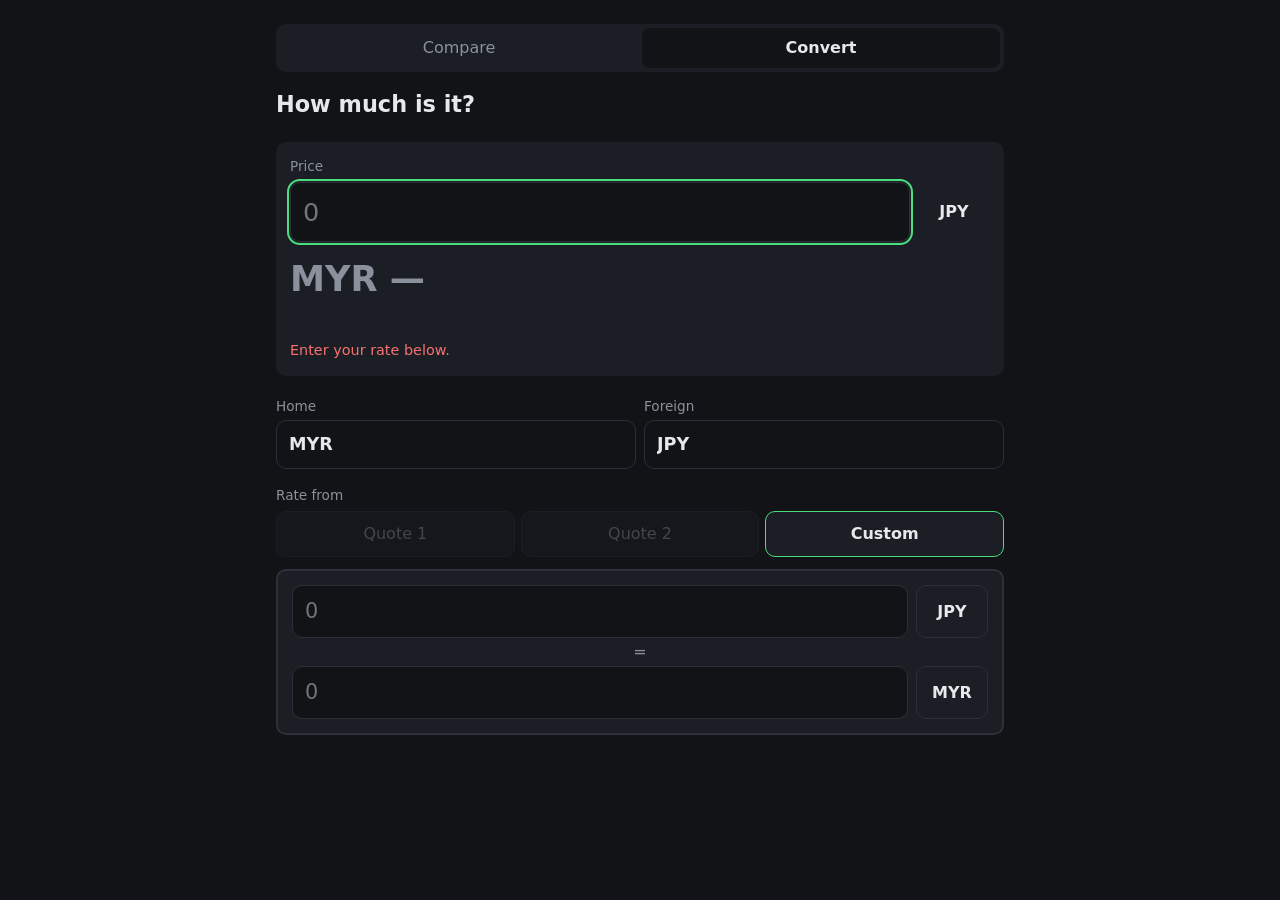
==== convert.html @ d3203331 "feat: add price converter page Co-Authored-By: Claude Opus 5.5 (1M context) <noreply@anthropic.com>" ====
<!doctype html>
<html lang="en">
<head>
  <meta charset="utf-8">
  <meta name="viewport" content="width=device-width, initial-scale=1">
  <meta name="theme-color" content="#111317">
  <title>Price Converter</title>
  <link rel="icon" href="favicon.ico">
  <link rel="stylesheet" href="style.css">
</head>
<body>
  <main>
    <nav class="nav">
      <a href="index.html">Compare</a>
      <a href="convert.html" aria-current="page">Convert</a>
    </nav>

    <header class="top">
      <h1>How much is it?</h1>
    </header>

    <section class="price-panel">
      <label for="price" class="total-label">Price</label>
      <div class="row">
        <input id="price" class="amount price-input" inputmode="decimal" placeholder="0" autofocus autocomplete="off">
        <span id="price-currency" class="unit"></span>
      </div>
      <p id="price-error" class="error" hidden></p>
      <p id="home-cost" class="home-cost" aria-live="polite"></p>
      <p id="rate-line" class="rate"></p>
      <p id="source-error" class="error" hidden></p>
    </section>

    <section class="settings">
      <div class="direction" aria-label="Currencies">
        <label class="field">
          <span>Home</span>
          <input id="home-currency" class="currency-input" list="currencies" maxlength="3"
                 autocomplete="off" autocapitalize="characters" spellcheck="false">
        </label>
        <label class="field">
          <span>Foreign</span>
          <input id="foreign-currency" class="currency-input" list="currencies" maxlength="3"
                 autocomplete="off" autocapitalize="characters" spellcheck="false">
        </label>
      </div>
      <p id="currency-error" class="error" hidden></p>

      <p class="total-label source-label" id="source-label">Rate from</p>
      <div class="segmented" role="group" aria-labelledby="source-label">
        <button type="button" data-source="quote0">Quote 1</button>
        <button type="button" data-source="quote1">Quote 2</button>
        <button type="button" data-source="custom">Custom</button>
      </div>

      <div id="custom" class="card custom" hidden>
        <div class="row" data-row="0">
          <input class="amount" inputmode="decimal" placeholder="0" aria-label="Custom rate first amount">
          <button type="button" class="side" aria-label="Flip currencies in custom rate"></button>
        </div>
        <div class="equals" aria-hidden="true">=</div>
        <div class="row" data-row="1">
          <input class="amount" inputmode="decimal" placeholder="0" aria-label="Custom rate second amount">
          <button type="button" class="side" aria-label="Flip currencies in custom rate"></button>
        </div>
      </div>
    </section>
  </main>

  <datalist id="currencies">
    <option value="MYR"><option value="JPY"><option value="USD"><option value="SGD">
    <option value="THB"><option value="KRW"><option value="CNY"><option value="HKD">
    <option value="TWD"><option value="IDR"><option value="PHP"><option value="VND">
    <option value="INR"><option value="EUR"><option value="GBP"><option value="CHF">
    <option value="AUD"><option value="NZD"><option value="CAD"><option value="AED">
    <option value="SAR"><option value="BND">
  </datalist>

  <script src="compare.js"></script>
  <script src="shared.js"></script>
  <script src="convert.js"></script>
</body>
</html>
---- style.css ----
:root {
  color-scheme: dark;
  --bg: #111317;
  --surface: #1b1e24;
  --border: #2c3038;
  --text: #e6e8eb;
  --muted: #8b919c;
  --accent: #4ade80;
  --error: #f87171;
  --radius: 10px;
}

* { box-sizing: border-box; }

body {
  margin: 0;
  background: var(--bg);
  color: var(--text);
  font: 16px/1.5 system-ui, -apple-system, "Segoe UI", Roboto, sans-serif;
}

main {
  max-width: 760px;
  margin: 0 auto;
  padding: 24px 16px 48px;
}

.top {
  display: flex;
  align-items: center;
  justify-content: space-between;
  gap: 12px;
  margin-bottom: 20px;
}

h1 {
  margin: 0;
  font-size: 1.4rem;
  font-weight: 600;
}

input, button { font: inherit; color: inherit; }

input {
  width: 100%;
  min-width: 0;
  padding: 10px 12px;
  background: var(--bg);
  border: 1px solid var(--border);
  border-radius: var(--radius);
}

input:focus, button:focus-visible {
  outline: 2px solid var(--accent);
  outline-offset: 1px;
}

button {
  cursor: pointer;
  background: var(--surface);
  border: 1px solid var(--border);
  border-radius: var(--radius);
}

/* Direction */
.direction {
  display: flex;
  align-items: end;
  gap: 8px;
}

.field { flex: 1; }
.field span {
  display: block;
  margin-bottom: 4px;
  color: var(--muted);
  font-size: 0.85rem;
}

.currency-input {
  text-transform: uppercase;
  font-size: 1.1rem;
  font-weight: 600;
}

.swap {
  width: 48px;
  height: 46px;
  flex: none;
  font-size: 1.2rem;
}

/* Quotes */
.quotes {
  display: grid;
  gap: 12px;
}

@media (min-width: 640px) {
  .quotes { grid-template-columns: 1fr 1fr; }
}

.card {
  padding: 14px;
  background: var(--surface);
  border: 2px solid var(--border);
  border-radius: var(--radius);
}

.card.winner { border-color: var(--accent); }

.name {
  margin: 0 0 12px;
  font-size: 1rem;
  font-weight: 600;
}

.row {
  display: flex;
  gap: 8px;
}

.amount {
  font-size: 1.3rem;
  font-variant-numeric: tabular-nums;
}

.side {
  width: 72px;
  flex: none;
  font-weight: 600;
}

.equals {
  margin: 2px 0;
  color: var(--muted);
  text-align: center;
}

.rate {
  min-height: 1.5em;
  margin: 10px 0 0;
  color: var(--muted);
  font-size: 0.9rem;
  font-variant-numeric: tabular-nums;
}

.error {
  margin: 8px 0 0;
  color: var(--error);
  font-size: 0.9rem;
}

/* Result */
.result {
  margin-top: 16px;
  padding: 14px;
  border-radius: var(--radius);
  background: var(--surface);
}

.result:empty { display: none; }

.result .verdict {
  margin: 0;
  font-size: 1.25rem;
  font-weight: 700;
}

.result .verdict.win { color: var(--accent); }

.result .detail {
  margin: 6px 0 0;
  color: var(--muted);
}

/* Exchange Amount */
.total {
  margin-top: 16px;
  padding: 14px;
  border-radius: var(--radius);
  background: var(--surface);
}

.total-label {
  display: block;
  margin-bottom: 6px;
  color: var(--muted);
  font-size: 0.85rem;
}

.unit {
  width: 72px;
  flex: none;
  align-self: center;
  font-weight: 600;
  text-align: center;
}

.totals {
  margin: 12px 0 0;
  padding: 0;
  list-style: none;
  font-variant-numeric: tabular-nums;
}

.totals li {
  display: flex;
  justify-content: space-between;
  gap: 8px;
  color: var(--muted);
}

.totals li.win { color: var(--text); font-weight: 600; }

.total-diff {
  margin: 10px 0 0;
  color: var(--accent);
  font-weight: 700;
}

.hint {
  margin: 20px 0 10px;
  color: var(--muted);
  font-size: 0.85rem;
}

.clear {
  flex: none;
  padding: 6px 14px;
  color: var(--muted);
  font-size: 0.9rem;
}

/* Page navigation */
.nav {
  display: flex;
  gap: 4px;
  margin-bottom: 16px;
  padding: 4px;
  background: var(--surface);
  border-radius: var(--radius);
}

.nav a {
  flex: 1;
  padding: 8px;
  color: var(--muted);
  text-align: center;
  text-decoration: none;
  border-radius: 8px;
}

.nav a[aria-current="page"] {
  color: var(--text);
  background: var(--bg);
  font-weight: 600;
}

/* Convert page */
.price-panel {
  padding: 14px;
  background: var(--surface);
  border-radius: var(--radius);
}

.price-input { font-size: 1.6rem; }

.home-cost {
  margin: 16px 0 0;
  color: var(--accent);
  font-size: 2.2rem;
  font-weight: 700;
  line-height: 1.2;
  font-variant-numeric: tabular-nums;
  overflow-wrap: anywhere;
}

.home-cost.empty { color: var(--muted); }

.settings { margin-top: 20px; }

.source-label { margin: 16px 0 6px; }

.segmented {
  display: flex;
  gap: 6px;
}

.segmented button {
  flex: 1;
  padding: 10px 6px;
  color: var(--muted);
}

.segmented button[aria-pressed="true"] {
  color: var(--text);
  border-color: var(--accent);
  font-weight: 600;
}

.segmented button:disabled {
  opacity: 0.4;
  cursor: not-allowed;
}

.custom { margin-top: 12px; }
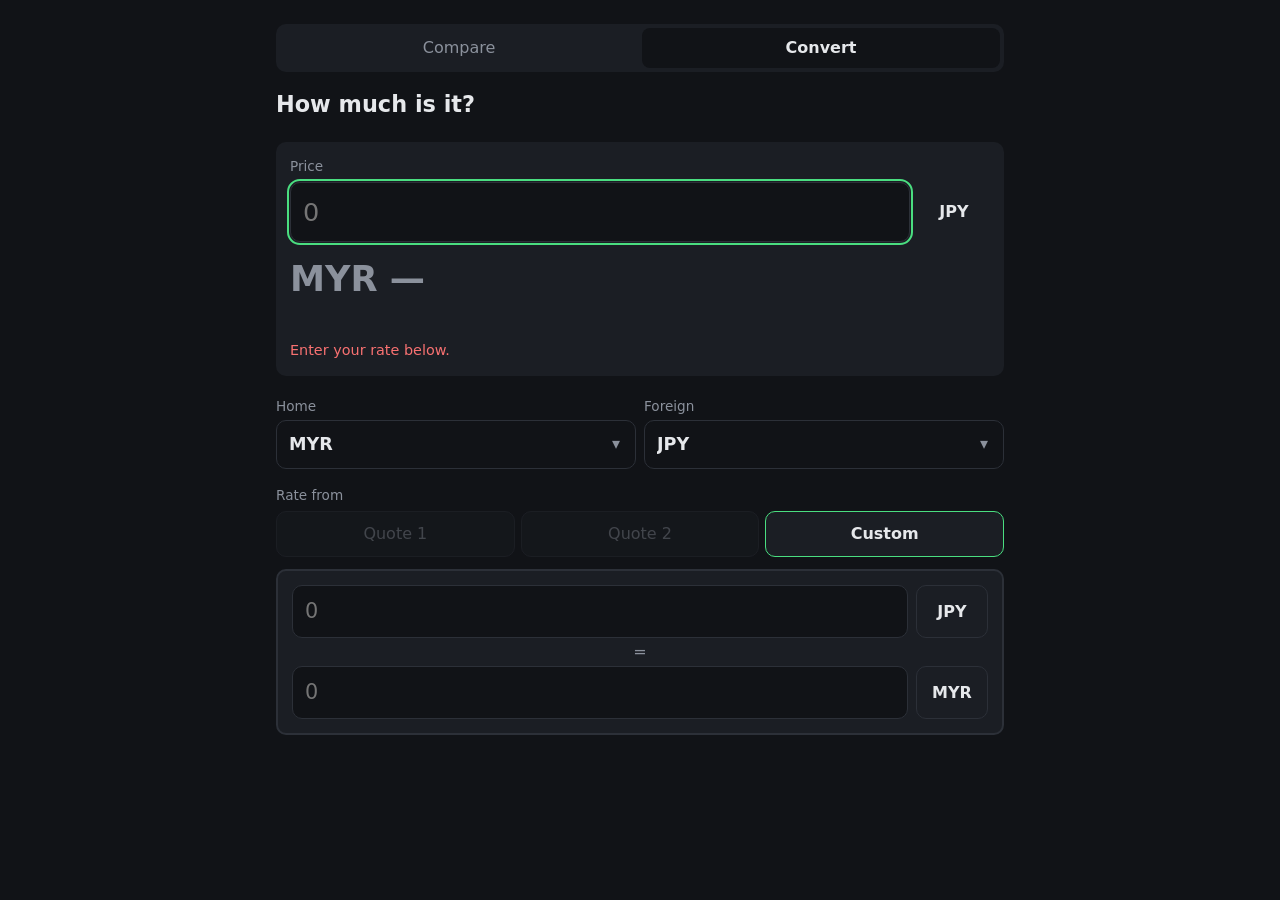
==== commit e6ceeba2: "feat: add currency dropdown with common currencies Co-Authored-By: Claude Opus 5.5 (1M context) <nor" ====
--- a/convert.html
+++ b/convert.html
@@ -35,12 +35,12 @@
       <div class="direction" aria-label="Currencies">
         <label class="field">
           <span>Home</span>
-          <input id="home-currency" class="currency-input" list="currencies" maxlength="3"
+          <input id="home-currency" class="currency-input" maxlength="3"
                  autocomplete="off" autocapitalize="characters" spellcheck="false">
         </label>
         <label class="field">
           <span>Foreign</span>
-          <input id="foreign-currency" class="currency-input" list="currencies" maxlength="3"
+          <input id="foreign-currency" class="currency-input" maxlength="3"
                  autocomplete="off" autocapitalize="characters" spellcheck="false">
         </label>
       </div>
@@ -67,17 +67,9 @@
     </section>
   </main>
 
-  <datalist id="currencies">
-    <option value="MYR"><option value="JPY"><option value="USD"><option value="SGD">
-    <option value="THB"><option value="KRW"><option value="CNY"><option value="HKD">
-    <option value="TWD"><option value="IDR"><option value="PHP"><option value="VND">
-    <option value="INR"><option value="EUR"><option value="GBP"><option value="CHF">
-    <option value="AUD"><option value="NZD"><option value="CAD"><option value="AED">
-    <option value="SAR"><option value="BND">
-  </datalist>
-
   <script src="compare.js"></script>
   <script src="shared.js"></script>
+  <script src="currency-picker.js"></script>
   <script src="convert.js"></script>
 </body>
 </html>
--- a/style.css
+++ b/style.css
@@ -305,3 +305,70 @@
 }
 
 .custom { margin-top: 12px; }
+
+/* Currency picker (currency-picker.js) */
+.picker { position: relative; }
+
+.picker .currency-input { padding-right: 36px; }
+
+.picker-toggle {
+  position: absolute;
+  top: 50%;
+  right: 4px;
+  width: 32px;
+  height: 32px;
+  transform: translateY(-50%);
+  color: var(--muted);
+  background: transparent;
+  border: 0;
+}
+
+.picker-list {
+  position: absolute;
+  z-index: 10;
+  top: calc(100% + 4px);
+  left: 0;
+  width: max-content;
+  min-width: 100%;
+  max-width: min(320px, calc(100vw - 32px));
+  max-height: 280px;
+  margin: 0;
+  padding: 4px;
+  overflow-y: auto;
+  list-style: none;
+  background: var(--surface);
+  border: 1px solid var(--border);
+  border-radius: var(--radius);
+  box-shadow: 0 8px 24px rgba(0, 0, 0, 0.5);
+}
+
+.picker-list.align-right { left: auto; right: 0; }
+
+.picker-option {
+  display: flex;
+  gap: 10px;
+  padding: 8px 10px;
+  border-radius: 6px;
+  cursor: pointer;
+}
+
+.picker-option:hover,
+.picker-option[aria-selected="true"] { background: var(--bg); }
+
+.picker-code {
+  flex: none;
+  width: 3.2em;
+  font-weight: 600;
+}
+
+.picker-name {
+  overflow: hidden;
+  color: var(--muted);
+  text-overflow: ellipsis;
+  white-space: nowrap;
+}
+
+.picker-empty {
+  padding: 8px 10px;
+  color: var(--muted);
+}
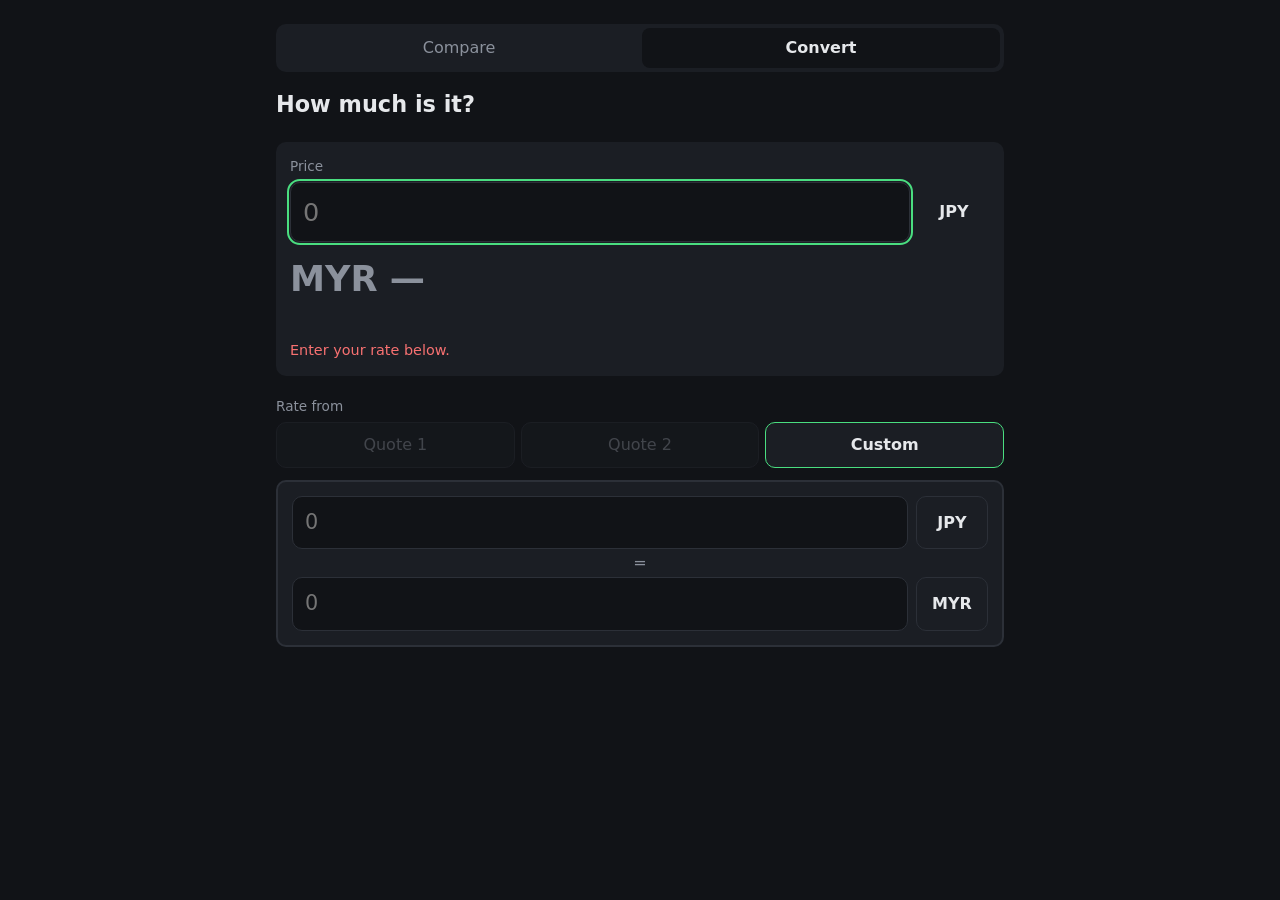
==== commit eb5f0e4d: "refactor: take converter currencies from compare direction Co-Authored-By: Claude Opus 5.5 (1M conte" ====
--- a/convert.html
+++ b/convert.html
@@ -32,20 +32,6 @@
     </section>
 
     <section class="settings">
-      <div class="direction" aria-label="Currencies">
-        <label class="field">
-          <span>Home</span>
-          <input id="home-currency" class="currency-input" maxlength="3"
-                 autocomplete="off" autocapitalize="characters" spellcheck="false">
-        </label>
-        <label class="field">
-          <span>Foreign</span>
-          <input id="foreign-currency" class="currency-input" maxlength="3"
-                 autocomplete="off" autocapitalize="characters" spellcheck="false">
-        </label>
-      </div>
-      <p id="currency-error" class="error" hidden></p>
-
       <p class="total-label source-label" id="source-label">Rate from</p>
       <div class="segmented" role="group" aria-labelledby="source-label">
         <button type="button" data-source="quote0">Quote 1</button>
@@ -69,7 +55,6 @@
 
   <script src="compare.js"></script>
   <script src="shared.js"></script>
-  <script src="currency-picker.js"></script>
   <script src="convert.js"></script>
 </body>
 </html>
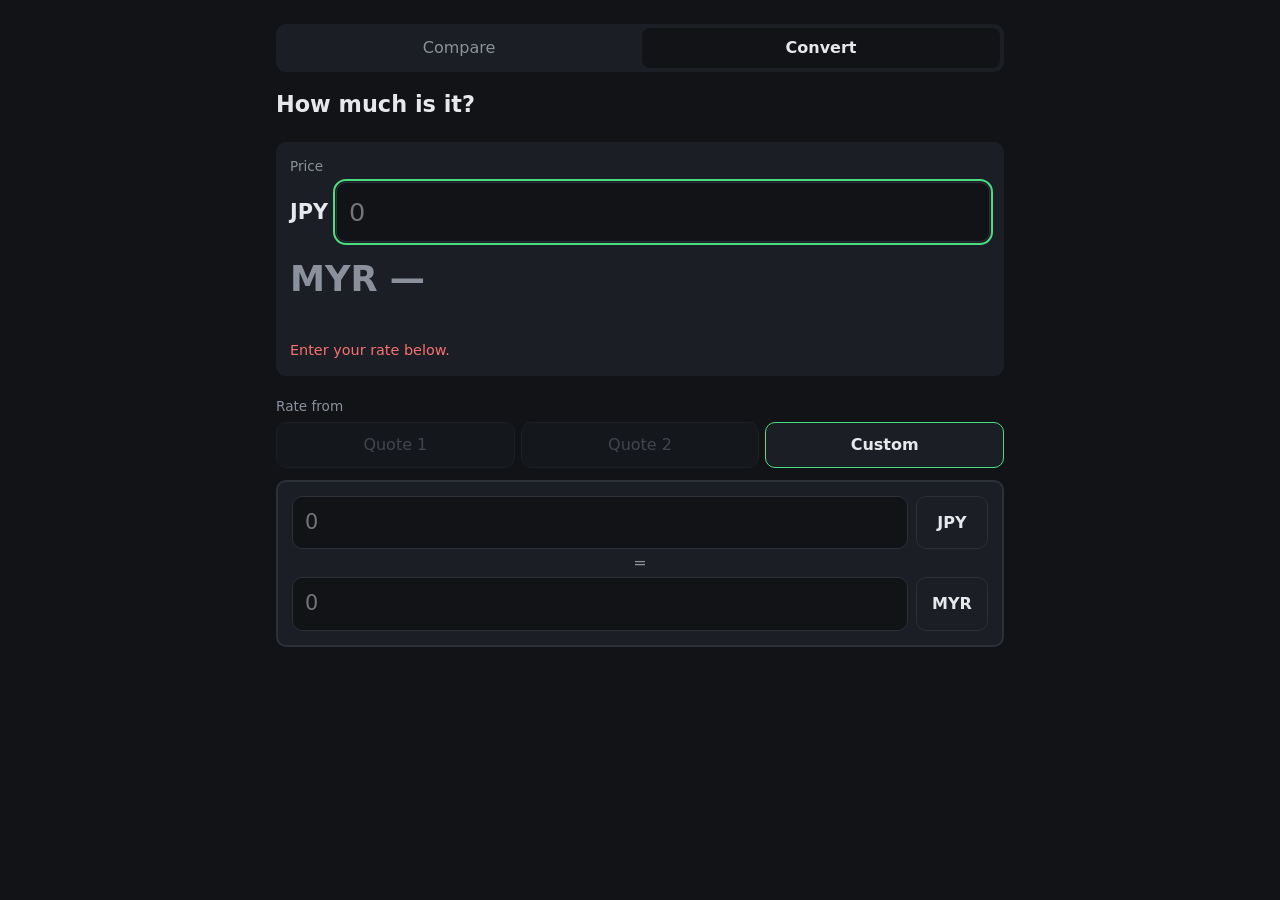
==== commit aabfe0f1: "style: show currency code before amount inputs Co-Authored-By: Claude Opus 5.5 (1M context) <noreply" ====
--- a/convert.html
+++ b/convert.html
@@ -22,8 +22,8 @@
     <section class="price-panel">
       <label for="price" class="total-label">Price</label>
       <div class="row">
+        <span id="price-currency" class="unit"></span>
         <input id="price" class="amount price-input" inputmode="decimal" placeholder="0" autofocus autocomplete="off">
-        <span id="price-currency" class="unit"></span>
       </div>
       <p id="price-error" class="error" hidden></p>
       <p id="home-cost" class="home-cost" aria-live="polite"></p>
--- a/style.css
+++ b/style.css
@@ -189,12 +189,12 @@
   font-size: 0.85rem;
 }
 
+/* A currency label before an amount, so it reads like the results: code first (MYR 6,000). */
 .unit {
-  width: 72px;
   flex: none;
   align-self: center;
-  font-weight: 600;
-  text-align: center;
+  font-size: 1.1rem;
+  font-weight: 600;
 }
 
 .totals {
@@ -265,6 +265,8 @@
 }
 
 .price-input { font-size: 1.6rem; }
+
+.price-panel .unit { font-size: 1.3rem; }
 
 .home-cost {
   margin: 16px 0 0;
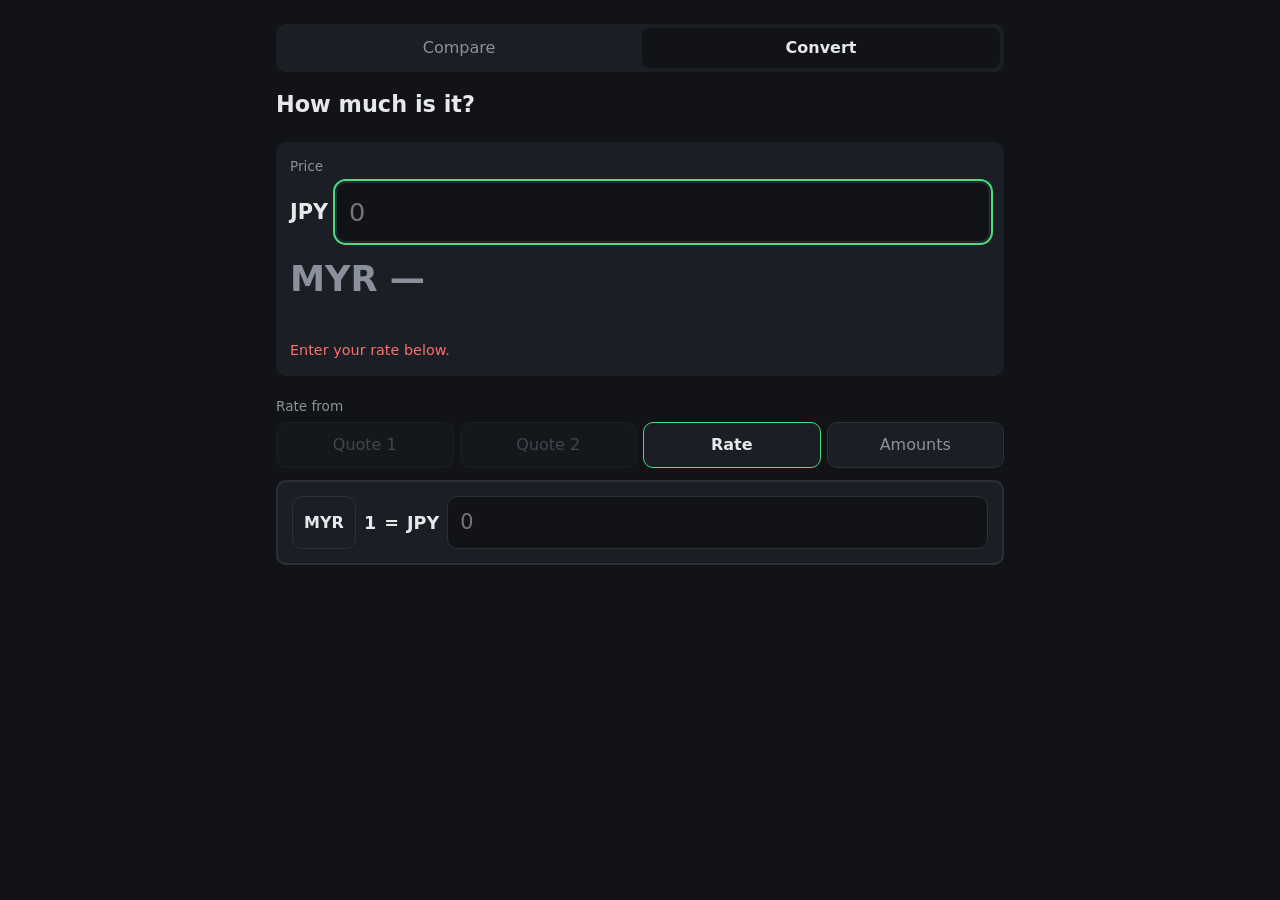
==== commit 57f7c89b: "feat: add single rate option and show currency codes before amounts Co-Authored-By: Claude Opus 5.5 " ====
--- a/convert.html
+++ b/convert.html
@@ -36,18 +36,29 @@
       <div class="segmented" role="group" aria-labelledby="source-label">
         <button type="button" data-source="quote0">Quote 1</button>
         <button type="button" data-source="quote1">Quote 2</button>
-        <button type="button" data-source="custom">Custom</button>
+        <button type="button" data-source="rate">Rate</button>
+        <button type="button" data-source="amounts">Amounts</button>
       </div>
 
-      <div id="custom" class="card custom" hidden>
+      <div id="rate" class="card source-card" hidden>
+        <div class="row rate-row">
+          <button type="button" class="side" id="rate-base" aria-label="Flip the rate"></button>
+          <span class="unit">1</span>
+          <span class="unit" aria-hidden="true">=</span>
+          <span class="unit" id="rate-other"></span>
+          <input id="rate-value" class="amount" inputmode="decimal" placeholder="0" aria-label="Rate">
+        </div>
+      </div>
+
+      <div id="amounts" class="card source-card" hidden>
         <div class="row" data-row="0">
-          <input class="amount" inputmode="decimal" placeholder="0" aria-label="Custom rate first amount">
-          <button type="button" class="side" aria-label="Flip currencies in custom rate"></button>
+          <button type="button" class="side" aria-label="Flip currencies"></button>
+          <input class="amount" inputmode="decimal" placeholder="0" aria-label="First amount">
         </div>
         <div class="equals" aria-hidden="true">=</div>
         <div class="row" data-row="1">
-          <input class="amount" inputmode="decimal" placeholder="0" aria-label="Custom rate second amount">
-          <button type="button" class="side" aria-label="Flip currencies in custom rate"></button>
+          <button type="button" class="side" aria-label="Flip currencies"></button>
+          <input class="amount" inputmode="decimal" placeholder="0" aria-label="Second amount">
         </div>
       </div>
     </section>
--- a/style.css
+++ b/style.css
@@ -306,7 +306,14 @@
   cursor: not-allowed;
 }
 
-.custom { margin-top: 12px; }
+.source-card { margin-top: 12px; }
+
+/* Single Rate: [MYR] 1 = JPY [38.72] */
+.rate-row { align-items: center; }
+.rate-row .side {
+  width: 64px;
+  align-self: stretch;
+}
 
 /* Currency picker (currency-picker.js) */
 .picker { position: relative; }
